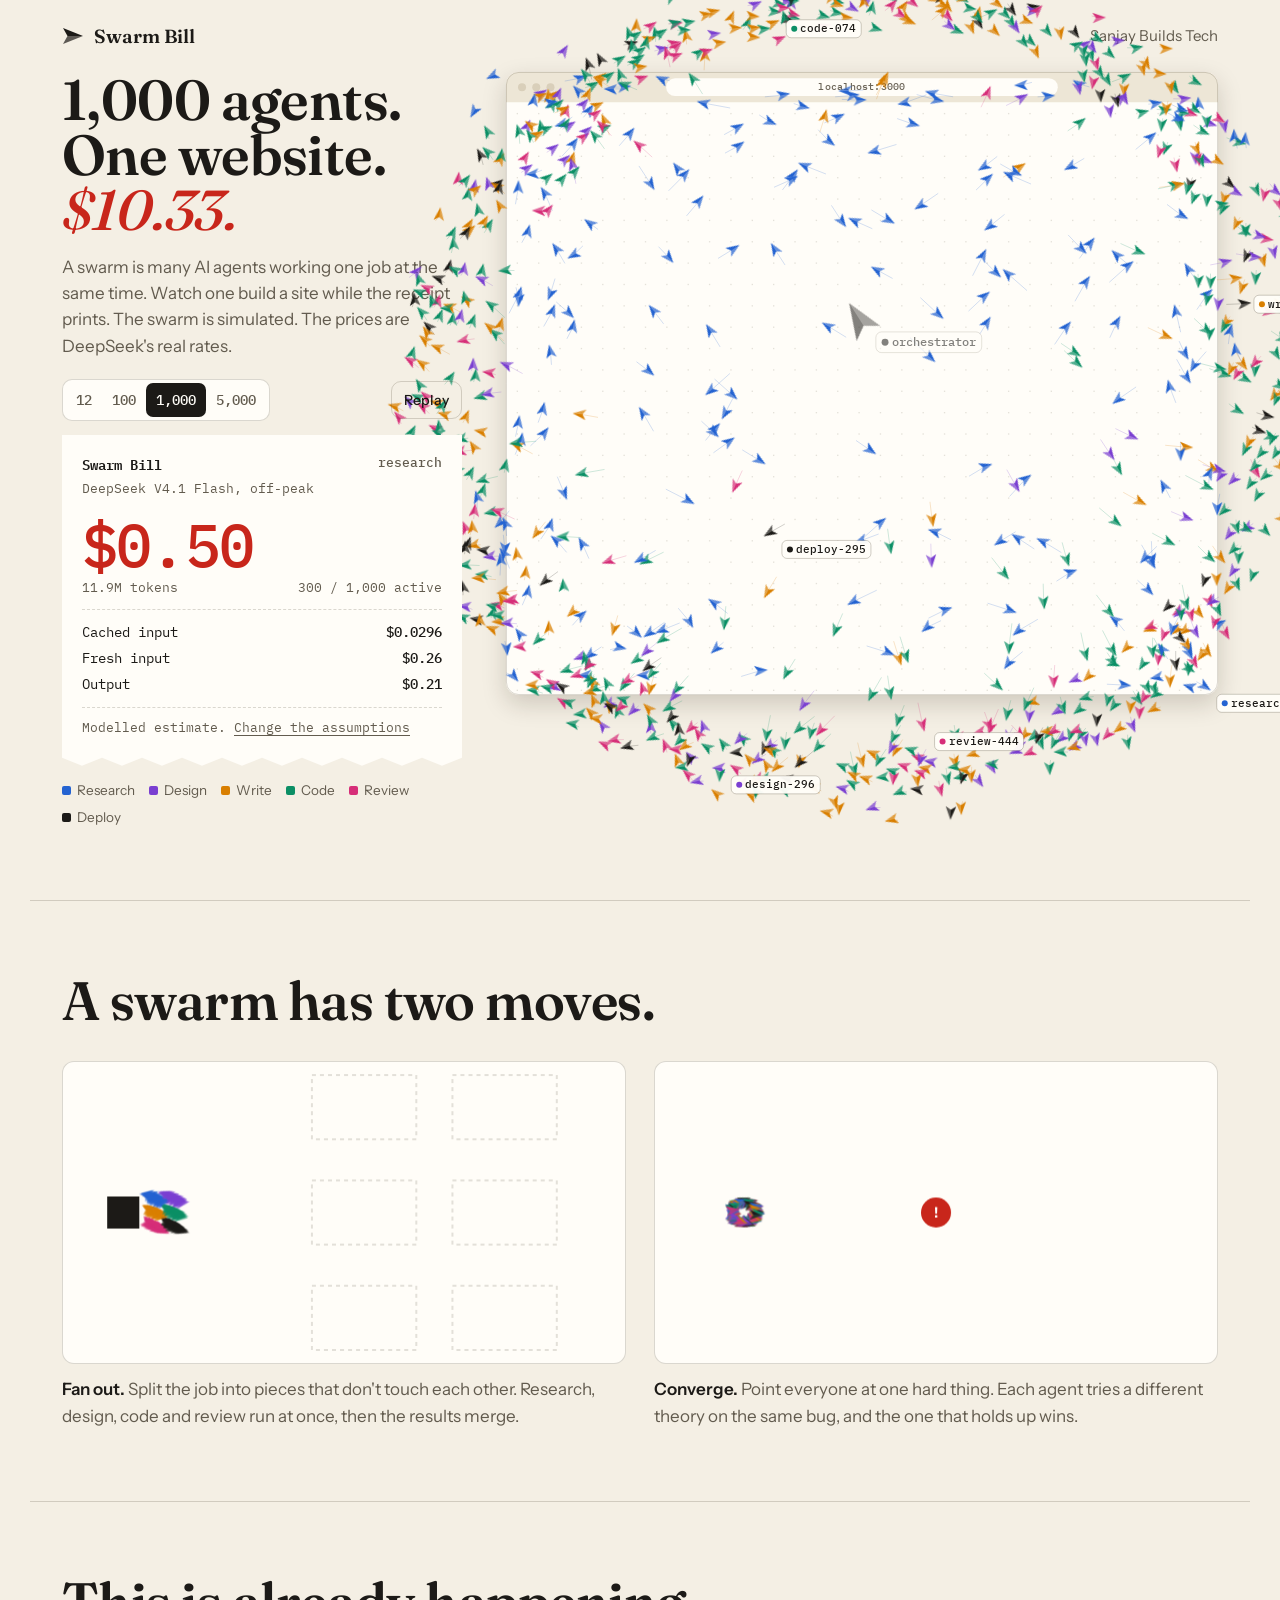
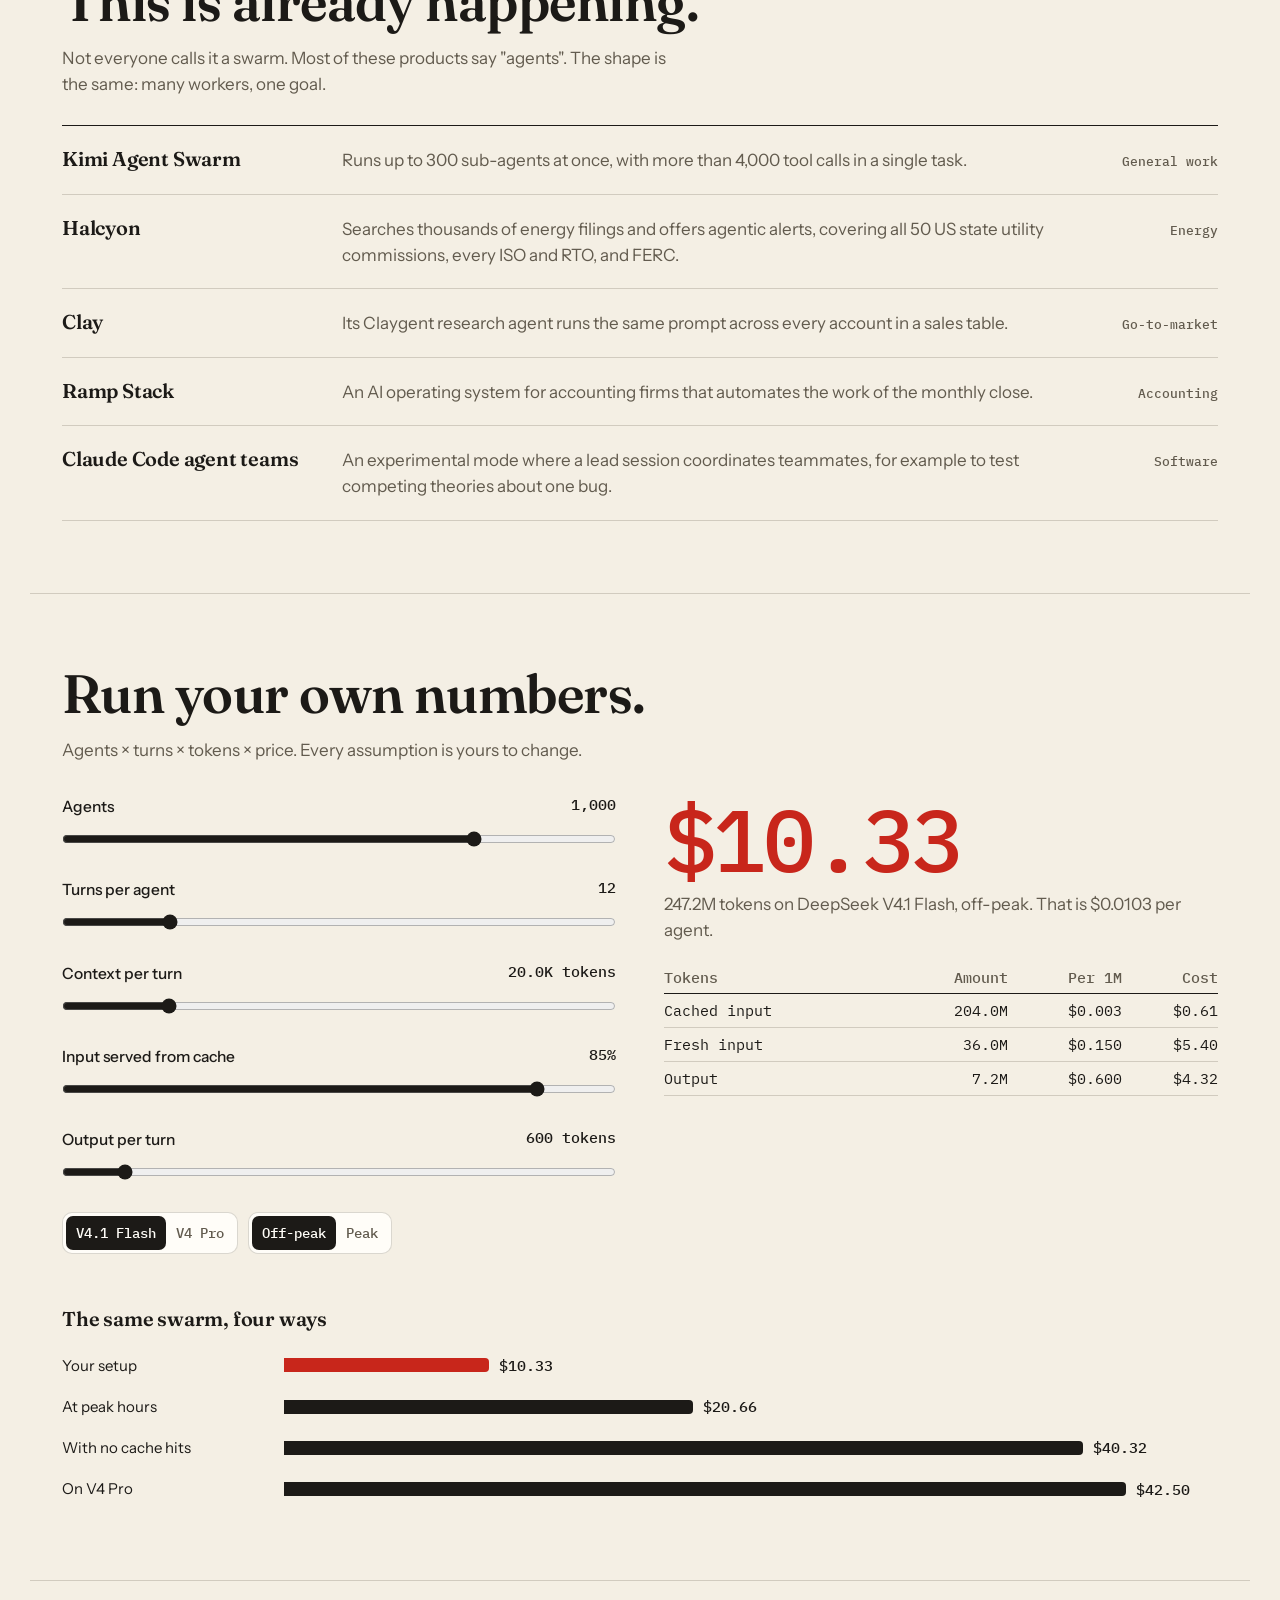
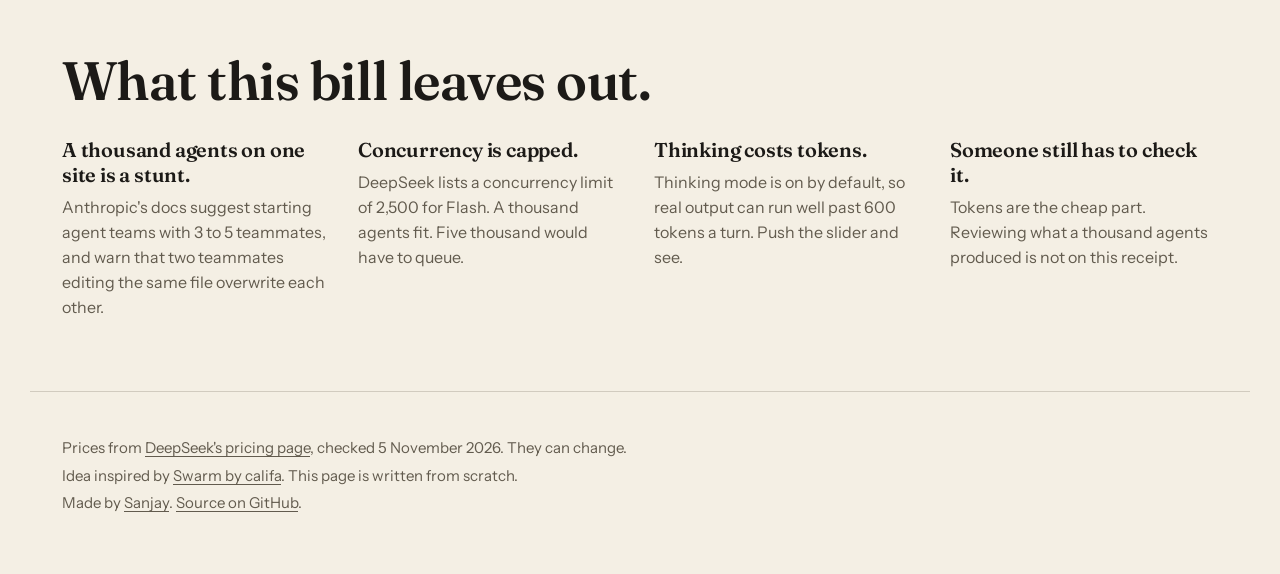
==== index.html @ cf81a3dc "Add Swarm Bill: a simulated agent swarm and its cost receipt Co-Authored-By: Claude Opus 5.5 <norepl" ====
<!doctype html>
<html lang="en">
<head>
<meta charset="utf-8">
<meta name="viewport" content="width=device-width, initial-scale=1">
<title>Swarm Bill: what does a thousand-agent swarm cost?</title>
<meta name="description" content="Watch a simulated swarm of AI agents build a website while the receipt prints, then run the numbers with real DeepSeek prices.">
<link rel="preconnect" href="https://fonts.googleapis.com">
<link rel="preconnect" href="https://fonts.gstatic.com" crossorigin>
<link href="https://fonts.googleapis.com/css2?family=Fraunces:ital,opsz,wght@0,9..144,500;0,9..144,600;0,9..144,800;1,9..144,500&family=IBM+Plex+Mono:wght@400;500;600&family=Instrument+Sans:wght@400;500;600;700&display=swap" rel="stylesheet">
<link rel="stylesheet" href="style.css">
</head>
<body>

<section class="hero" id="hero">
  <canvas id="page-canvas" class="layer" aria-hidden="true"></canvas>
  <canvas id="agent-canvas" class="layer agents" aria-hidden="true"></canvas>
  <div class="wrap hero-inner">
    <header class="top">
      <span class="brand"><svg width="22" height="18" viewBox="0 0 22 18" aria-hidden="true"><path d="M21 9 1 1l4.5 8z" fill="#1C1A17"/><path d="M21 9 1 17l4.5-8z" fill="#1C1A17" opacity=".7"/></svg>Swarm Bill</span>
      <a href="https://sanjuhs.github.io/">Sanjay Builds Tech</a>
    </header>
    <div class="stage-grid">
      <div class="copy">
    <h1 id="headline"><span id="h-agents">1,000 agents.</span><br>One website.<br><em id="h-cost">$10.33.</em></h1>
    <p class="lede">A swarm is many AI agents working one job at the same time. Watch one build a site while the receipt prints. The swarm is simulated. The prices are DeepSeek's real rates.</p>
      </div>
      <div id="stage" class="stage"></div>
      <div class="side">
        <div class="controls">
          <div class="seg" role="group" aria-label="Number of agents">
            <button data-n="12">12</button><button data-n="100">100</button><button data-n="1000" class="on">1,000</button><button data-n="5000">5,000</button>
          </div>
          <button id="replay" class="ghost">Replay</button>
        </div>
        <aside class="receipt" aria-live="off">
          <div class="r-head"><span>Swarm Bill</span><span id="r-status" class="status">waiting</span></div>
          <div class="r-model" id="r-model">DeepSeek V4.1 Flash, off-peak</div>
          <div class="r-total" id="r-total">$0.0000</div>
          <div class="r-meta"><span id="r-tokens">0 tokens</span><span id="r-active">0 / 1,000 active</span></div>
          <div class="r-rows">
            <div><span>Cached input</span><b id="r-hit">$0.0000</b></div>
            <div><span>Fresh input</span><b id="r-miss">$0.0000</b></div>
            <div><span>Output</span><b id="r-out">$0.0000</b></div>
          </div>
          <div class="r-foot">Modelled estimate. <a href="#numbers">Change the assumptions</a></div>
        </aside>
        <ul class="legend" aria-label="Agent roles">
          <li><i style="background:#2463D1"></i>Research</li>
          <li><i style="background:#7A3FD1"></i>Design</li>
          <li><i style="background:#D97F00"></i>Write</li>
          <li><i style="background:#0B8F65"></i>Code</li>
          <li><i style="background:#D62E78"></i>Review</li>
          <li><i style="background:#1C1A17"></i>Deploy</li>
        </ul>
      </div>
    </div>
  </div>
</section>

<section class="wrap band">
  <h2>A swarm has two moves.</h2>
  <div class="two">
    <figure>
      <canvas id="demo-fan" width="560" height="300" aria-label="Agents leave one point, split across six tasks and merge back"></canvas>
      <figcaption><b>Fan out.</b> Split the job into pieces that don't touch each other. Research, design, code and review run at once, then the results merge.</figcaption>
    </figure>
    <figure>
      <canvas id="demo-ring" width="560" height="300" aria-label="Every agent closes in on one red target"></canvas>
      <figcaption><b>Converge.</b> Point everyone at one hard thing. Each agent tries a different theory on the same bug, and the one that holds up wins.</figcaption>
    </figure>
  </div>
</section>

<section class="wrap band">
  <h2>This is already happening.</h2>
  <p class="section-lede">Not everyone calls it a swarm. Most of these products say "agents". The shape is the same: many workers, one goal.</p>
  <div class="real">
    <a href="https://www.kimi.com/help/agent/agent-swarm"><h3>Kimi Agent Swarm</h3><p>Runs up to 300 sub-agents at once, with more than 4,000 tool calls in a single task.</p><span>General work</span></a>
    <a href="https://www.utilitydive.com/press-release/20260315-halcyon-raises-21-million-series-a-to-bring-ai-powered-intelligence-to-the/"><h3>Halcyon</h3><p>Searches thousands of energy filings and offers agentic alerts, covering all 50 US state utility commissions, every ISO and RTO, and FERC.</p><span>Energy</span></a>
    <a href="https://www.clay.com/claygent"><h3>Clay</h3><p>Its Claygent research agent runs the same prompt across every account in a sales table.</p><span>Go-to-market</span></a>
    <a href="https://www.cpapracticeadvisor.com/2026/06/03/ramp-launches-ai-operating-system-for-accounting-firms/184415/"><h3>Ramp Stack</h3><p>An AI operating system for accounting firms that automates the work of the monthly close.</p><span>Accounting</span></a>
    <a href="https://code.claude.com/docs/en/agent-teams"><h3>Claude Code agent teams</h3><p>An experimental mode where a lead session coordinates teammates, for example to test competing theories about one bug.</p><span>Software</span></a>
  </div>
</section>

<section class="wrap band" id="numbers">
  <h2>Run your own numbers.</h2>
  <p class="section-lede">Agents &times; turns &times; tokens &times; price. Every assumption is yours to change.</p>
  <div class="calc">
    <form id="calc" class="sliders">
      <label><span>Agents <output id="o-agents"></output></span><input id="s-agents" type="range" min="0" max="100" step="1"></label>
      <label><span>Turns per agent <output id="o-turns"></output></span><input id="s-turns" type="range" min="1" max="60" step="1"></label>
      <label><span>Context per turn <output id="o-ctx"></output></span><input id="s-ctx" type="range" min="2000" max="100000" step="1000"></label>
      <label><span>Input served from cache <output id="o-hit"></output></span><input id="s-hit" type="range" min="0" max="98" step="1"></label>
      <label><span>Output per turn <output id="o-out"></output></span><input id="s-out" type="range" min="100" max="5000" step="100"></label>
      <div class="toggles">
        <div class="seg" role="group" aria-label="Model">
          <button type="button" data-model="flash" class="on">V4.1 Flash</button><button type="button" data-model="pro">V4 Pro</button>
        </div>
        <div class="seg" role="group" aria-label="Time of day">
          <button type="button" data-peak="0" class="on">Off-peak</button><button type="button" data-peak="1">Peak</button>
        </div>
      </div>
    </form>
    <div class="calc-out">
      <div class="big" id="c-total">$10.33</div>
      <div class="big-sub" id="c-sub"></div>
      <table class="tbl">
        <thead><tr><th>Tokens</th><th class="n">Amount</th><th class="n">Per 1M</th><th class="n">Cost</th></tr></thead>
        <tbody id="c-rows"></tbody>
      </table>
    </div>
  </div>

  <h3 class="chart-title">The same swarm, four ways</h3>
  <div class="bars" id="bars"></div>
  <div class="tip" id="tip" hidden></div>
</section>

<section class="wrap band">
  <h2>What this bill leaves out.</h2>
  <div class="caveats">
    <div><h3>A thousand agents on one site is a stunt.</h3><p>Anthropic's docs suggest starting agent teams with 3 to 5 teammates, and warn that two teammates editing the same file overwrite each other.</p></div>
    <div><h3>Concurrency is capped.</h3><p>DeepSeek lists a concurrency limit of 2,500 for Flash. A thousand agents fit. Five thousand would have to queue.</p></div>
    <div><h3>Thinking costs tokens.</h3><p>Thinking mode is on by default, so real output can run well past 600 tokens a turn. Push the slider and see.</p></div>
    <div><h3>Someone still has to check it.</h3><p>Tokens are the cheap part. Reviewing what a thousand agents produced is not on this receipt.</p></div>
  </div>
</section>

<footer class="wrap foot">
  <p>Prices from <a href="https://api-docs.deepseek.com/quick_start/pricing">DeepSeek's pricing page</a>, checked 5 November 2026. They can change.</p>
  <p>Idea inspired by <a href="https://califa.github.io/swarm-site/">Swarm by califa</a>. This page is written from scratch.</p>
  <p>Made by <a href="https://github.com/sanjuhs">Sanjay</a>. <a href="https://github.com/sanjuhs/swarm-bill">Source on GitHub</a>.</p>
</footer>

<script type="module" src="js/main.js"></script>
</body>
</html>
---- style.css ----
:root {
  color-scheme: light;
  --paper: #F4EFE4;
  --sheet: #FFFDF8;
  --ink: #1C1A17;
  --muted: #625B4E;
  --rule: rgba(70, 60, 40, .2);
  --red: #C8261B;
  --serif: Fraunces, Georgia, serif;
  --sans: "Instrument Sans", system-ui, sans-serif;
  --mono: "IBM Plex Mono", ui-monospace, monospace;
}
* { box-sizing: border-box; }
html { scroll-behavior: smooth; -webkit-text-size-adjust: 100%; }
body { margin: 0; background: var(--paper); color: var(--ink); font: 400 17px/1.55 var(--sans); overflow-x: hidden; }
a { color: inherit; text-underline-offset: 3px; }
h1, h2, h3 { font-family: var(--serif); font-weight: 600; margin: 0; letter-spacing: -.01em; }
h3 { font-size: 20px; line-height: 1.25; }
.wrap { width: min(1220px, 100%); margin-inline: auto; padding-inline: 32px; }

/* Hero */
.hero { position: relative; overflow: hidden; padding-bottom: 72px; }
.layer { position: absolute; inset: 0; width: 100%; height: 100%; pointer-events: none; }
.agents { z-index: 3; }
.hero-inner { position: relative; }
.top { display: flex; justify-content: space-between; align-items: center; padding-block: 24px; font-size: 15px; }
.top a { text-decoration: none; color: var(--muted); }
.top a:hover { color: var(--ink); }
.brand { display: inline-flex; align-items: center; gap: 10px; font: 600 19px var(--serif); }
h1 { font-size: clamp(44px, 4.4vw, 58px); line-height: .98; font-weight: 600; }
h1 em { color: var(--red); font-weight: 500; }
.lede { max-width: 620px; font-size: 17px; color: var(--muted); margin: 16px 0 0; }

.stage-grid { display: grid; grid-template-columns: 400px minmax(0, 1fr); grid-template-areas: "copy stage" "side stage"; grid-template-rows: auto 1fr; gap: 20px 44px; align-items: start; }
.copy { grid-area: copy; }
.stage { grid-area: stage; width: 100%; aspect-ratio: 800 / 700; }
.side { grid-area: side; position: relative; z-index: 4; display: grid; gap: 14px; }

.controls { display: flex; justify-content: space-between; align-items: center; gap: 12px; }
.seg { display: inline-flex; background: var(--sheet); border: 1px solid var(--rule); border-radius: 10px; padding: 3px; }
.seg button { font: 500 14px var(--mono); border: 0; background: none; color: var(--muted); padding: 7px 10px; border-radius: 7px; cursor: pointer; min-height: 34px; }
.seg button:hover { color: var(--ink); }
.seg button.on { background: var(--ink); color: var(--sheet); }
.ghost { font: 500 14px var(--sans); background: none; border: 1px solid var(--rule); border-radius: 10px; padding: 9px 12px; cursor: pointer; color: var(--ink); }
.ghost:hover { background: var(--sheet); }
button:focus-visible, a:focus-visible, input:focus-visible { outline: 2px solid var(--red); outline-offset: 2px; }

/* Receipt: a torn strip of till roll */
.receipt {
  background: var(--sheet); padding: 18px 20px 28px; font-family: var(--mono); font-size: 14px;
  filter: drop-shadow(0 10px 18px rgba(40, 30, 10, .16));
  --z: 8px;
  clip-path: polygon(0 0, 100% 0, 100% calc(100% - var(--z)), 95% 100%, 90% calc(100% - var(--z)), 85% 100%, 80% calc(100% - var(--z)), 75% 100%, 70% calc(100% - var(--z)), 65% 100%, 60% calc(100% - var(--z)), 55% 100%, 50% calc(100% - var(--z)), 45% 100%, 40% calc(100% - var(--z)), 35% 100%, 30% calc(100% - var(--z)), 25% 100%, 20% calc(100% - var(--z)), 15% 100%, 10% calc(100% - var(--z)), 5% 100%, 0 calc(100% - var(--z)));
}
.r-head { display: flex; justify-content: space-between; gap: 12px; font-weight: 600; }
.status { font-weight: 500; color: var(--muted); text-align: right; font-size: 12.5px; }
.status.bad { color: var(--red); font-weight: 600; }
.r-model { color: var(--muted); font-size: 12.5px; margin-top: 4px; }
.r-total { font: 500 clamp(48px, 5vw, 60px)/1.1 var(--mono); color: var(--red); letter-spacing: -.03em; margin-top: 14px; font-variant-numeric: tabular-nums; }
.r-meta { display: flex; justify-content: space-between; gap: 10px; font-size: 12.5px; color: var(--muted); padding-bottom: 12px; border-bottom: 1px dashed var(--rule); font-variant-numeric: tabular-nums; }
.r-rows { padding-block: 10px; border-bottom: 1px dashed var(--rule); }
.r-rows div { display: flex; justify-content: space-between; padding-block: 2px; }
.r-rows b { font-weight: 500; font-variant-numeric: tabular-nums; }
.r-foot { font-size: 12.5px; color: var(--muted); margin-top: 10px; }

.legend { list-style: none; display: flex; flex-wrap: wrap; gap: 6px 14px; margin: 0; padding: 0; font-size: 13.5px; color: var(--muted); }
.legend li { display: inline-flex; align-items: center; gap: 6px; }
.legend i { width: 9px; height: 9px; border-radius: 2px; display: inline-block; }

/* Sections */
.band { padding-block: 72px; border-top: 1px solid var(--rule); }
h2 { font-size: clamp(34px, 4.6vw, 54px); line-height: 1.05; }
.section-lede { color: var(--muted); max-width: 620px; margin: 14px 0 0; }
.two { display: grid; grid-template-columns: 1fr 1fr; gap: 28px; margin-top: 32px; }
figure { margin: 0; }
figure canvas { width: 100%; height: auto; display: block; background: var(--sheet); border: 1px solid var(--rule); border-radius: 12px; }
figcaption { margin-top: 12px; color: var(--muted); }
figcaption b { color: var(--ink); font-weight: 600; }

.real { margin-top: 28px; border-top: 1px solid var(--ink); }
.real a { display: grid; grid-template-columns: 260px 1fr 130px; gap: 20px; align-items: baseline; padding: 20px 0; border-bottom: 1px solid var(--rule); text-decoration: none; }
.real a:hover h3 { color: var(--red); }
.real p { margin: 0; color: var(--muted); }
.real span { font: 500 13px var(--mono); color: var(--muted); text-align: right; }

/* Calculator */
.calc { display: grid; grid-template-columns: 1fr 1fr; gap: 48px; margin-top: 32px; align-items: start; }
.sliders { display: grid; gap: 18px; }
.sliders label span { display: flex; justify-content: space-between; gap: 12px; font-weight: 500; font-size: 15.5px; }
.sliders output { font: 500 15px var(--mono); font-variant-numeric: tabular-nums; }
input[type=range] { width: 100%; accent-color: var(--ink); margin: 6px 0 0; height: 28px; }
.toggles { display: flex; flex-wrap: wrap; gap: 10px; }
.big { font: 500 clamp(58px, 7vw, 88px)/1 var(--mono); color: var(--red); letter-spacing: -.04em; font-variant-numeric: tabular-nums; }
.big-sub { color: var(--muted); margin: 8px 0 18px; }
.tbl { width: 100%; border-collapse: collapse; font: 400 14.5px var(--mono); font-variant-numeric: tabular-nums; }
.tbl th { font-weight: 500; color: var(--muted); text-align: left; padding: 6px 0; border-bottom: 1px solid var(--ink); }
.tbl td { padding: 7px 0; border-bottom: 1px solid var(--rule); }
.tbl .n { text-align: right; }

.chart-title { margin-top: 52px; }
.bars { margin-top: 16px; display: grid; gap: 4px; }
.bar { display: grid; grid-template-columns: 210px 1fr; gap: 12px; align-items: center; padding: 7px 0; border-radius: 6px; cursor: default; }
.bar:hover .fill, .bar:focus .fill { filter: brightness(.82); }
.bar .name { font-size: 15px; }
.track { display: flex; align-items: center; gap: 10px; min-width: 0; }
.fill { height: 14px; background: var(--ink); border-radius: 0 4px 4px 0; min-width: 3px; }
.bar.base .fill { background: var(--red); }
.bar .val { font: 500 14.5px var(--mono); font-variant-numeric: tabular-nums; white-space: nowrap; }
.tip { position: fixed; z-index: 10; background: var(--ink); color: var(--sheet); font: 400 13px/1.5 var(--mono); padding: 8px 11px; border-radius: 7px; pointer-events: none; max-width: 260px; }

.caveats { display: grid; grid-template-columns: repeat(4, 1fr); gap: 28px; margin-top: 28px; }
.caveats p { color: var(--muted); margin: 8px 0 0; font-size: 16px; }

.foot { padding-block: 40px 56px; border-top: 1px solid var(--rule); color: var(--muted); font-size: 15px; }
.foot p { margin: 4px 0; }

@media (max-width: 980px) {
  .stage-grid { grid-template-columns: minmax(0, 1fr); grid-template-areas: "copy" "stage" "side"; grid-template-rows: none; gap: 24px; }
  .two, .calc { grid-template-columns: 1fr; }
  .caveats { grid-template-columns: 1fr 1fr; }
  .real a { grid-template-columns: 1fr; gap: 4px; }
  .real span { text-align: left; }
}
@media (max-width: 560px) {
  .wrap { padding-inline: 16px; }
  .caveats { grid-template-columns: 1fr; }
  .band { padding-block: 52px; }
  .bar { grid-template-columns: 1fr; gap: 4px; }
  .seg button { padding: 7px 8px; }
}
@media (prefers-reduced-motion: reduce) { html { scroll-behavior: auto; } }
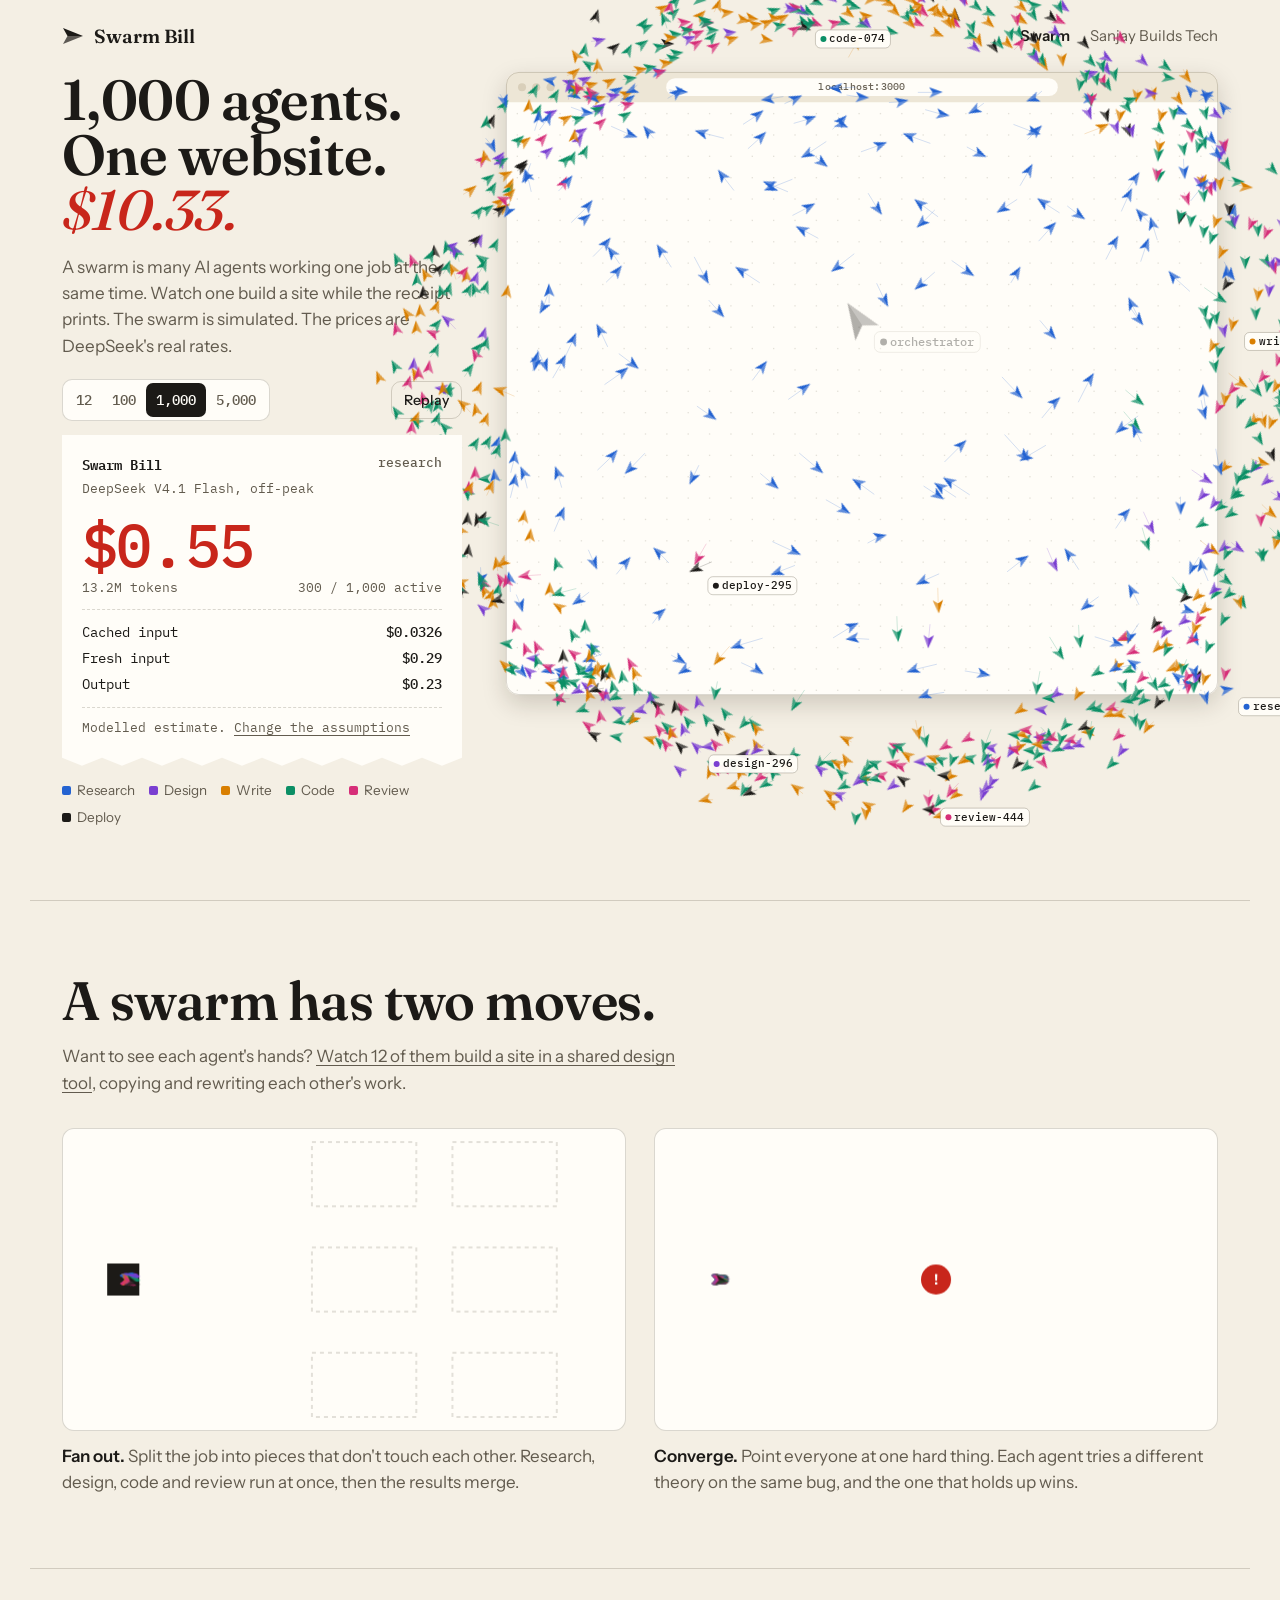
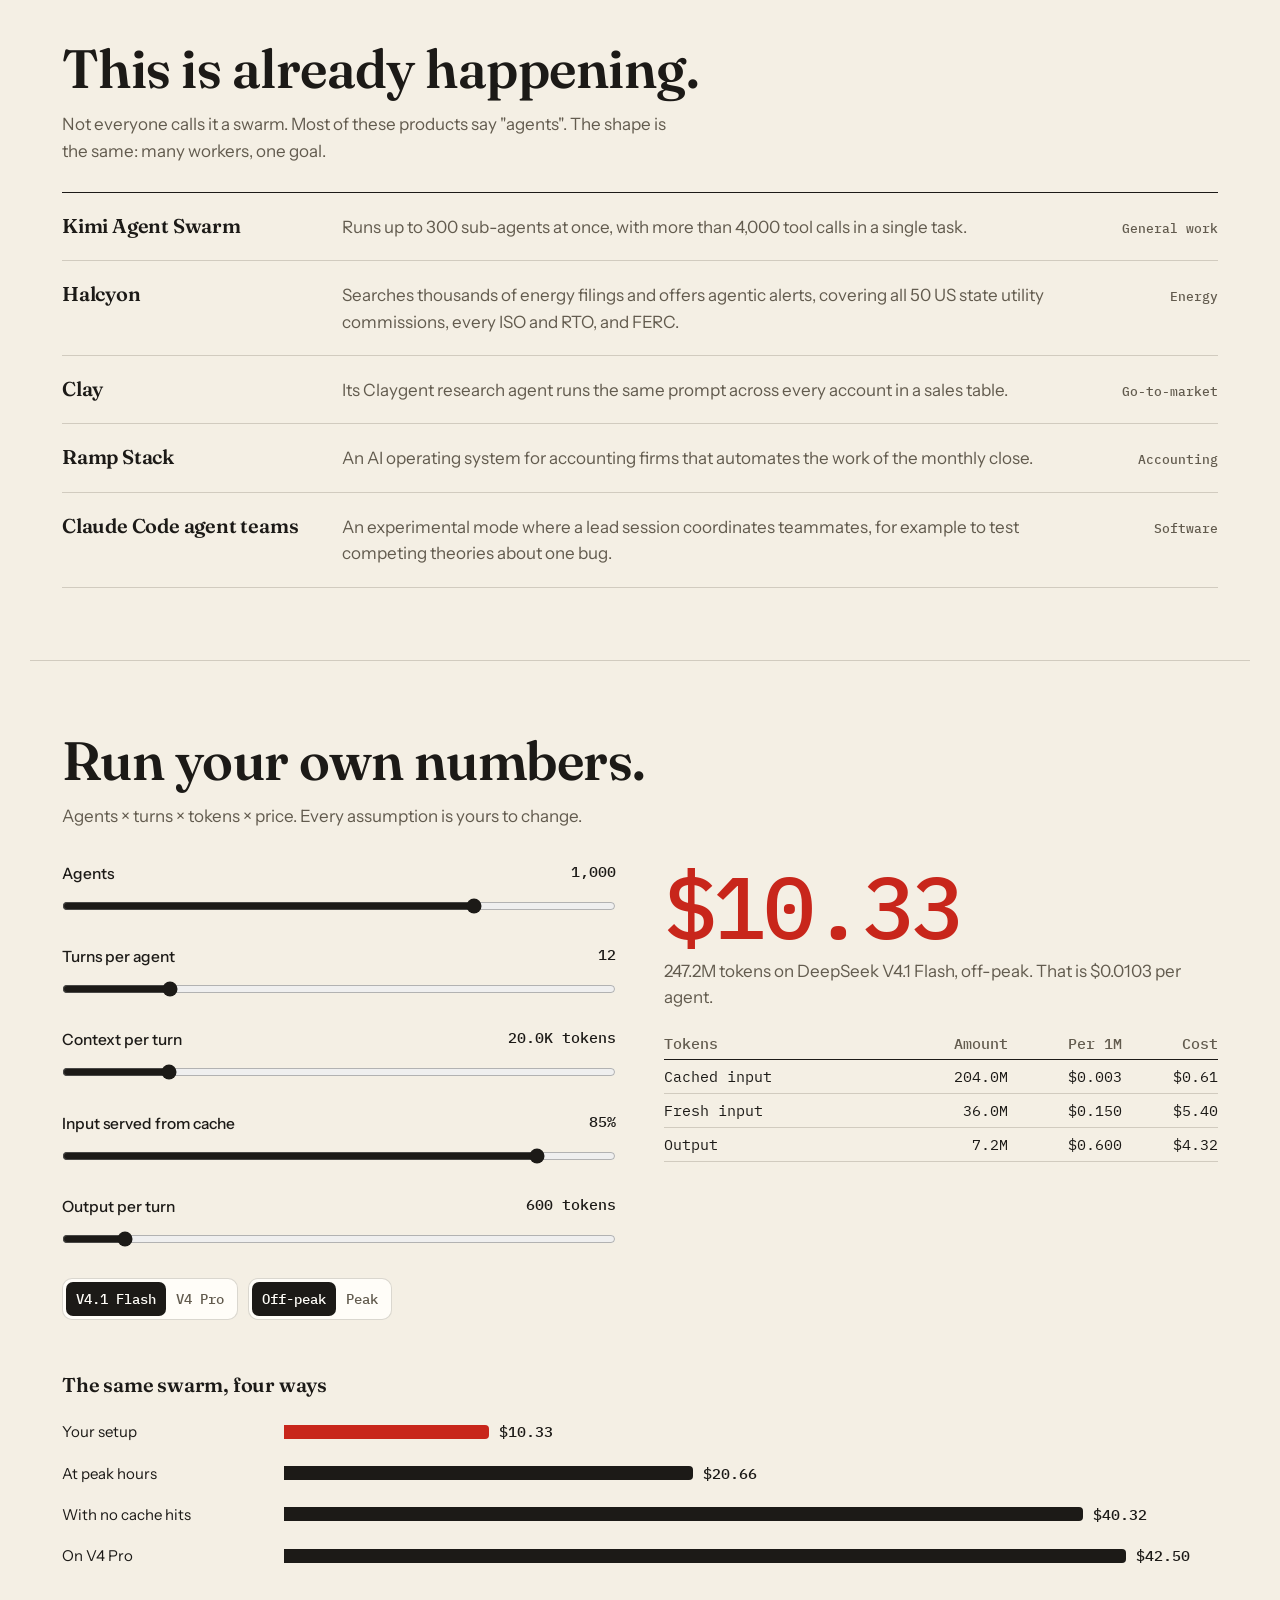
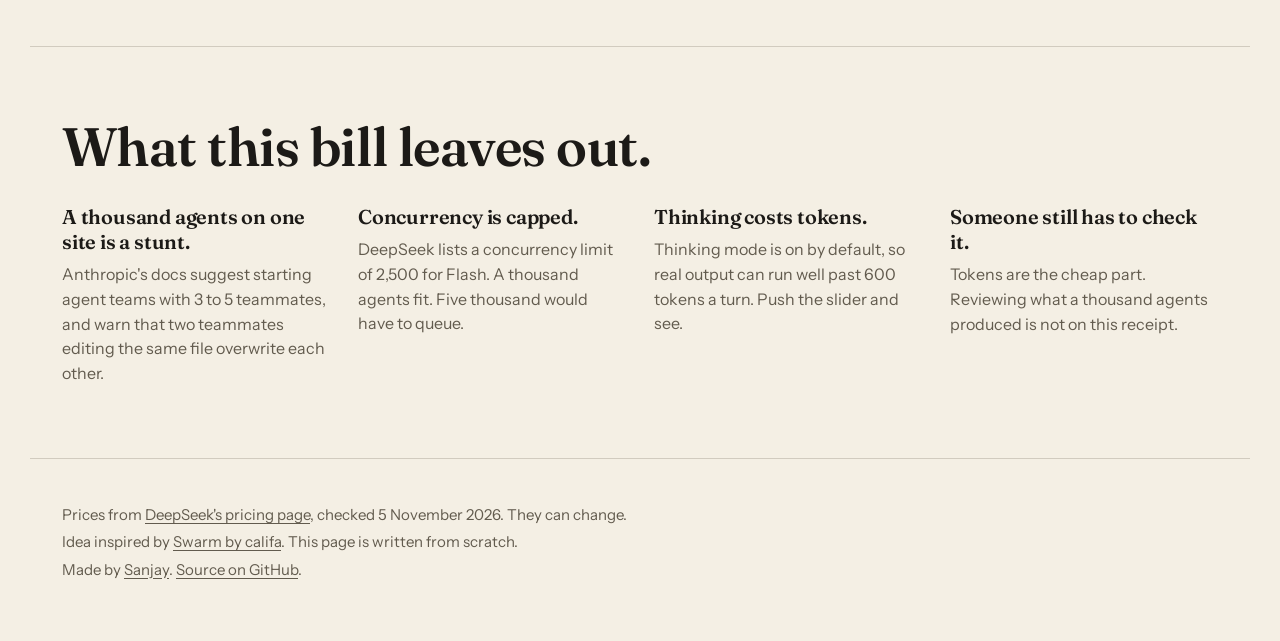
==== commit f9e1c57b: "Add Swarm: named agents building a page in a shared design tool A scheduler assigns 72 tasks to a te" ====
--- a/index.html
+++ b/index.html
@@ -18,7 +18,7 @@
   <div class="wrap hero-inner">
     <header class="top">
       <span class="brand"><svg width="22" height="18" viewBox="0 0 22 18" aria-hidden="true"><path d="M21 9 1 1l4.5 8z" fill="#1C1A17"/><path d="M21 9 1 17l4.5-8z" fill="#1C1A17" opacity=".7"/></svg>Swarm Bill</span>
-      <a href="https://sanjuhs.github.io/">Sanjay Builds Tech</a>
+      <nav class="top-links"><a href="swarm/">Swarm</a><a href="https://sanjuhs.github.io/">Sanjay Builds Tech</a></nav>
     </header>
     <div class="stage-grid">
       <div class="copy">
@@ -60,6 +60,7 @@
 
 <section class="wrap band">
   <h2>A swarm has two moves.</h2>
+  <p class="section-lede">Want to see each agent's hands? <a href="swarm/">Watch 12 of them build a site in a shared design tool</a>, copying and rewriting each other's work.</p>
   <div class="two">
     <figure>
       <canvas id="demo-fan" width="560" height="300" aria-label="Agents leave one point, split across six tasks and merge back"></canvas>
--- a/style.css
+++ b/style.css
@@ -24,6 +24,8 @@
 .agents { z-index: 3; }
 .hero-inner { position: relative; }
 .top { display: flex; justify-content: space-between; align-items: center; padding-block: 24px; font-size: 15px; }
+.top-links { display: flex; gap: 20px; }
+.top-links a:first-child { color: var(--ink); font-weight: 600; }
 .top a { text-decoration: none; color: var(--muted); }
 .top a:hover { color: var(--ink); }
 .brand { display: inline-flex; align-items: center; gap: 10px; font: 600 19px var(--serif); }
